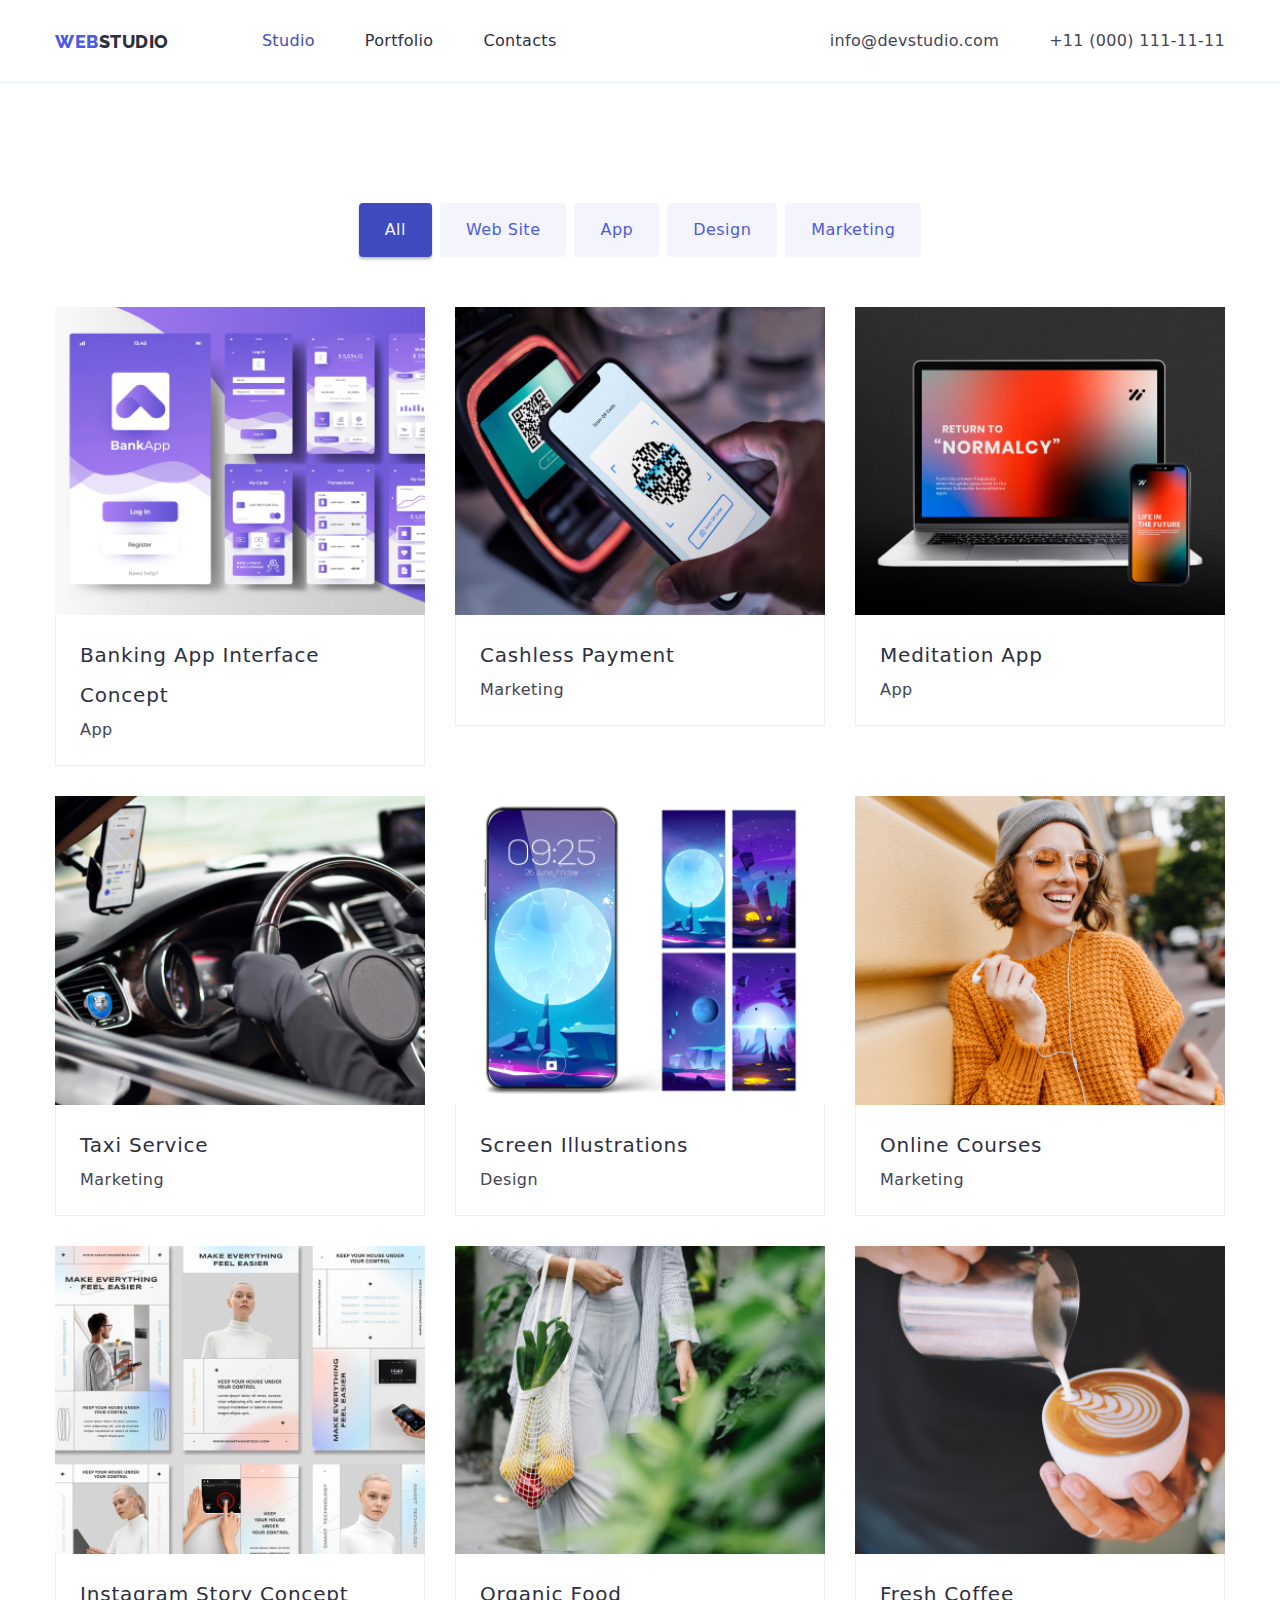
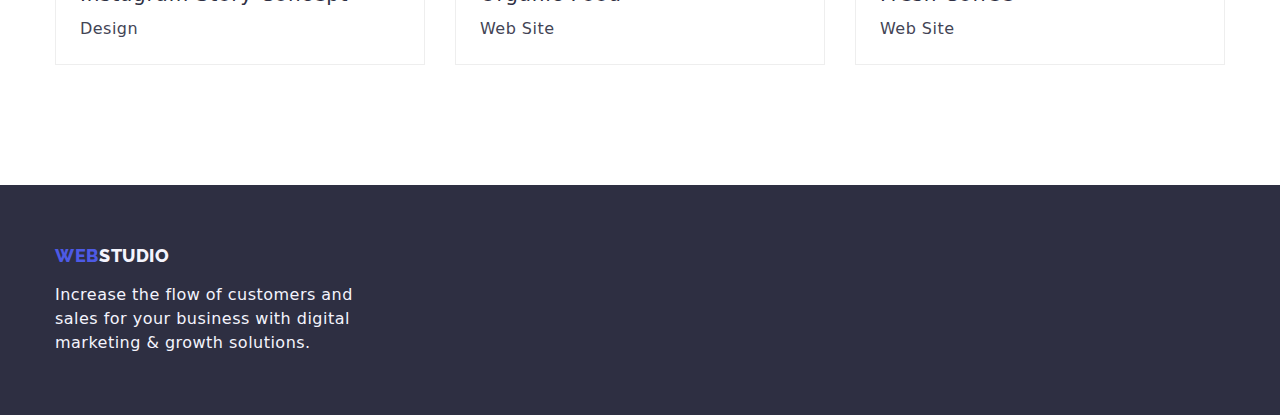
==== portfolio.html @ 78325db2 "hw" ====
<!DOCTYPE html>
<html lang="en">
  <head>
    <meta charset="UTF-8" />
    <meta name="viewport" content="width=device-width, initial-scale=1.0" />
    <title>Portfolio</title>
    <link
      href="https://fonts.googleapis.com/css2?family=Raleway:wght@800&family=Roboto:wght@400;500;700;900&display=swap"
      rel="stylesheet"
    />
    <link rel="preconnect" href="https://fonts.googleapis.com" />
    <link rel="preconnect" href="https://fonts.gstatic.com" crossorigin />
    <link rel="stylesheet" href="./css/styles.css" />
    <link
      rel="stylesheet"
      href="https://cdnjs.cloudflare.com/ajax/libs/modern-normalize/2.0.0/modern-normalize.min.css"
    />
  </head>
  <body>
    <!-- header -->
    <header class="page-header">
      <!-- nav -->
      <div class="container menu">
        <nav class="navigation">
          <a href="./index.html" class="logo-link">
            <span class="logo">WEB</span><span class="studio">STUDIO</span>
          </a>
          <ul class="nav-menu list">
            <li class="item">
              <a href="./index.html" class="page current link">Studio</a>
            </li>
            <li class="item">
              <a href="./portfolio.html" class="page link">Portfolio</a>
            </li>
            <li class="item"><a href="#" class="page link">Contacts</a></li>
          </ul>
        </nav>

        <ul class="contacts-menu list">
          <li class="item">
            <a href="mailto:info@devstudio.com" class="contact link"
              >info@devstudio.com</a
            >
          </li>
          <li class="item">
            <a href="tel:+110001111111" class="contact link"
              >+11 (000) 111-11-11</a
            >
          </li>
        </ul>
      </div>
    </header>
    <!-- main -->
    <main>
      <section class="section">
        <div class="container">
          <ul class="filters list">
            <li class="space">
              <button type="button" class="button filter current">All</button>
            </li>
            <li class="space">
              <button type="button" class="button filter">Web Site</button>
            </li>
            <li class="space">
              <button type="button" class="button filter">App</button>
            </li>
            <li class="space">
              <button type="button" class="button filter">Design</button>
            </li>
            <li class="space">
              <button type="button" class="button filter">Marketing</button>
            </li>
          </ul>
          <!-- section 2  -->
          <ul class="projects list">
            <li class="project-card">
              <a href="" class="project link">
                <img
                  src="./images/output.jpg"
                  alt="Banking-App-Interface-Concept
                    "
                  width="370"
                  height="294"
                />
                <div class="substrate">
                  <h2 class="name">Banking App Interface Concept</h2>
                  <p class="type">App</p>
                </div>
              </a>
            </li>
            <li class="project-card">
              <a href="#" class="project link">
                <img
                  src="./images/scan.jpg"
                  alt="Cashless-Payment
                        "
                  width="370"
                  height="294"
                />
                <div class="substrate">
                  <h2 class="name">Cashless Payment</h2>
                  <p class="type">Marketing</p>
                </div>
              </a>
            </li>
            <li class="project-card">
              <a href="#" class="project link">
                <img
                  src="./images/connect.jpg"
                  alt="Meditation-App
                      "
                  width="370"
                  height="294"
                />
                <div class="substrate">
                  <h2 class="name">Meditation App</h2>
                  <p class="type">App</p>
                </div>
              </a>
            </li>
            <li class="project-card">
              <a href="#" class="project link">
                <img
                  src="./images/drive.jpg"
                  alt="Taxi-Service
                      "
                  width="370"
                  height="294"
                />
                <div class="substrate">
                  <h2 class="name">Taxi Service</h2>
                  <p class="type">Marketing</p>
                </div>
              </a>
            </li>
            <li class="project-card">
              <a href="#" class="project link">
                <img
                  src="./images/bg.jpg"
                  alt="Screen
                      "
                  width="370"
                  height="294"
                />
                <div class="substrate">
                  <h2 class="name">Screen Illustrations</h2>
                  <p class="type">Design</p>
                </div>
              </a>
            </li>
            <li class="project-card">
              <a href="#" class="project link">
                <img
                  src="./images/orange.jpg"
                  alt="Online-course
                      "
                  width="370"
                  height="294"
                />
                <div class="substrate">
                  <h2 class="name">Online Courses</h2>
                  <p class="type">Marketing</p>
                </div>
              </a>
            </li>
            <li class="project-card">
              <a href="#" class="project link">
                <img
                  src="./images/pallete.jpg"
                  alt="Instagram
                      "
                  width="370"
                  height="294"
                />
                <div class="substrate">
                  <h2 class="name">Instagram Story Concept</h2>
                  <p class="type">Design</p>
                </div>
              </a>
            </li>
            <li class="project-card">
              <a href="#" class="project link">
                <img
                  src="./images/plant.jpg"
                  alt="Organic
                      "
                  width="370"
                  height="294"
                />
                <div class="substrate">
                  <h2 class="name">Organic Food</h2>
                  <p class="type">Web Site</p>
                </div>
              </a>
            </li>
            <li class="project-card">
              <a href="#" class="project link">
                <img
                  src="./images/coffee.jpg"
                  alt="Coffee
                      "
                  width="370"
                  height="294"
                />
                <div class="substrate">
                  <h2 class="name">Fresh Coffee</h2>
                  <p class="type">Web Site</p>
                </div>
              </a>
            </li>
          </ul>
        </div>
      </section>
    </main>
    <!-- sec-1 -->

    <!-- sec-2 -->
    <!-- footer -->
    <footer class="page-footer bg-footer">
      <div class="container">
        <a href="./index.html" class="logo-link">
          <span class="logo">WEB</span>
          <span class="studio-footer">STUDIO</span>
        </a>
        <p class="footer-description">
          Increase the flow of customers and<br />
          sales for your business with digital<br />
          marketing & growth solutions.
        </p>
      </div>
    </footer>
  </body>
</html>
---- css/styles.css ----
@import url("https://fonts.googleapis.com/css2?family=Raleway:wght@800&family=Roboto:ital,wght@0,400;0,500;0,900;1,700&display=swap");

:root {
  --iriscolor: #4d5ae5;
  --navyblue: #2e2f42;
  --slate: #434455;
  --ocean: #404bbf;
  --white: #fff;
  --cloud: #f4f4fd;
  --blue: #404bbf;
  --cornflower: #e7e9fc;
}

html {
  box-sizing: border-box;
}
body {
  font-family: "Roboto", sans-serif;
  font-size: 16px;
  color: var(--slate);
  letter-spacing: 0.03em;
  background-color: var(--white);
}

.filters .space + .space {
  margin-left: 8px;
}
p,
h1,
h2,
h3,
h4,
h5,
h6 {
  margin: 0;
}
*,
*::after,
*::before {
  box-sizing: inherit;
}

img {
  display: block;
  max-width: 100%;
  height: auto;
}

.link {
  text-decoration: none;
  color: inherit;
}

.list {
  list-style-type: none;
  margin: 0;
  padding: 0;
}
.menu,
.navigation,
.nav-menu,
.contacts-menu {
  display: flex;
  align-items: center;
}
.page-header {
  border-bottom: 1px solid var(--cornflower);
}
.filters {
  display: flex;
  justify-content: center;
  margin-bottom: 50px;
}

.filter .space + .space {
  margin-left: 8px;
}
.container {
  width: 1200px;
  padding: 0 15px;
  margin: 0 auto;
  /* border: 2px solid red; */
}

.logo-link {
  text-decoration: none;
  font-size: 0;
  font-weight: 800;
  letter-spacing: 0.54px;
  font-family: "Raleway", sans-serif;
}
.logo-link > span {
  font-size: 18px;
  line-height: 1.17;
}

.logo {
  color: var(--iriscolor);
}

.studio {
  color: var(--navyblue);
}

.hero {
  text-align: center;
  padding-top: 200px;
  padding-bottom: 200px;
}
.bg-hero {
  background-color: var(--navyblue);
}

.hero-title {
  font-size: 56px;
  line-height: 1.07;
  font-weight: 700;
  letter-spacing: 0.06em;
  color: var(--white);
  margin-bottom: 30px;
}

.bg-team {
  background-color: var(--cloud);
}

.nav-menu {
  margin-left: 93px;
}

.contacts-menu {
  margin-left: auto;
}

.nav-menu .item:not(:last-child),
.contacts-menu .item:not(:last-child) {
  margin-right: 50px;
}

.nav-menu .page,
.contacts-menu .contact {
  font-weight: 500;
  color: var(--navyblue);
  text-decoration: none;
  line-height: 1.14;
  letter-spacing: 0.02em;
  display: block;
  padding-top: 32px;
  padding-bottom: 32px;
}

.contacts-menu .contact {
  color: var(--slate);
  font-weight: 400;
}

.nav-menu .page:hover,
.nav-menu .page:focus,
.nav-menu .page.current,
.contacts-menu .contact:hover,
.contacts-menu .contact:focus {
  color: var(--ocean);
}

.button {
  border-color: transparent;
  cursor: pointer;
  font-family: inherit;
  letter-spacing: 0.03em;
  font-size: 16px;
  border-radius: 4px;
}

.button.primary {
  background-color: var(--iriscolor);
  font-weight: 500;
  color: white;
  line-height: 1.87;
  letter-spacing: 0.06em;
  padding: 16px 32px;
  box-shadow: 0px 4px 4px rgba(0, 0, 0, 0.15);
}

.button.primary:hover,
.button.primary:focus {
  background-color: var(--ocean);
  box-shadow: 0px 3px 3px rgba(0, 0, 0, 0.1), 0px 1px 2px rgba(0, 0, 0, 0.08),
    0px 2px 2px rgba(0, 0, 0, 0.12);
}

.button.filter {
  background: var(--cloud);
  color: var(--iriscolor);
  padding: 12px 24px;
  font-weight: 500;
  line-height: 1.62;
}

.button.filter:hover,
.button.filter:focus,
.button.filter.current {
  background-color: var(--blue);
  color: var(--cloud);
  box-shadow: 0px 3px 3px rgba(0, 0, 0, 0.1), 0px 1px 2px rgba(0, 0, 0, 0.08),
    0px 2px 2px rgba(0, 0, 0, 0.12);
}

.project .name {
  font-size: 20px;
  font-weight: 500;
  line-height: 2;
  letter-spacing: 0.04em;
  color: var(--navyblue);
}

.project .type {
  color: var(--slate);
  font-weight: 400;
  line-height: 1.87;
}
.section.no-top-padding {
  padding-top: 0;
}
.section.no.top.padding {
  padding-top: 0;
}
.section {
  padding: 120px 0;
}

.section-title {
  font-size: 36px;
  line-height: 1.17;
  color: var(--navyblue);
  text-align: center;
  margin-bottom: 50px;
  font-weight: 700;
}

.what-we-do {
  display: flex;
  flex: wrap;
  margin-left: -30px;
  margin-top: -30px;
}

.what-we-do .item {
  flex-basis: calc(100% / 3 - 30px);
  margin-left: 30px;
  margin-top: 30px;
}

.benefits {
  display: flex;
  flex: wrap;
  margin-left: -30px;
  margin-top: -30px;
}
.benefits .item {
  flex-basis: calc(100% / 4 - 30px);
  margin-left: 30px;
  margin-top: 30px;
}

.benefits .title {
  font-size: 20px;
  font-weight: 500;
  color: var(--navyblue);
  line-height: 1.14;
  margin-bottom: 10px;
}

.benefits .description {
  color: var(--slate);
  line-height: 1.71;
  font-size: 16px;
  font-weight: 400;
}
.projects {
  display: flex;
  flex-wrap: wrap;
  margin-top: -30px;
  margin-left: -30px;
}

.project-card {
  flex-basis: calc(100% / 3 - 30px);
  margin-left: 30px;
  margin-top: 30px;
}

.team {
  display: flex;
  flex-wrap: wrap;
  margin-top: -30px;
  margin-left: -30px;
}

.team .item {
  flex-basis: calc(100% / 4 - 30px);
  margin-left: 30px;
  margin-top: 30px;
  padding-bottom: 30px;
  background-color: white;
  border-radius: 0px 0px 4px 4px;
  box-shadow: 0px 3px 1px rgba(0, 0, 0, 0.1), 0px 1px 2px rgba(0, 0, 0, 0.08),
    0px 2px 2px rgba(0, 0, 0, 0.12);
}
.team .name,
.team .position {
  line-height: 1.19;
  text-align: center;
}
.team .name {
  color: var(--navyblue);
  font-size: 20px;
  font-weight: 500;
  letter-spacing: 0.02em;
  padding-top: 30px;
  padding-bottom: 10px;
}

.team .position {
  color: var(--slate);
  font-size: 16px;
  font-weight: 400;
}

.substrate {
  background-color: var(--navwhite);
  padding: 20px 24px;
  border: 1px solid #eeeeee;
  border-top: 0;
}
.page-footer {
  padding-top: 60px;
  padding-bottom: 60px;
}

.page-footer.bg-footer {
  background-color: var(--navyblue);
}

.studio-footer {
  color: var(--cloud);
}

.footer-description {
  color: var(--cloud);
  font-size: 16px;
  font-weight: 400;
  line-height: 1.5;
  padding-top: 17px;
}
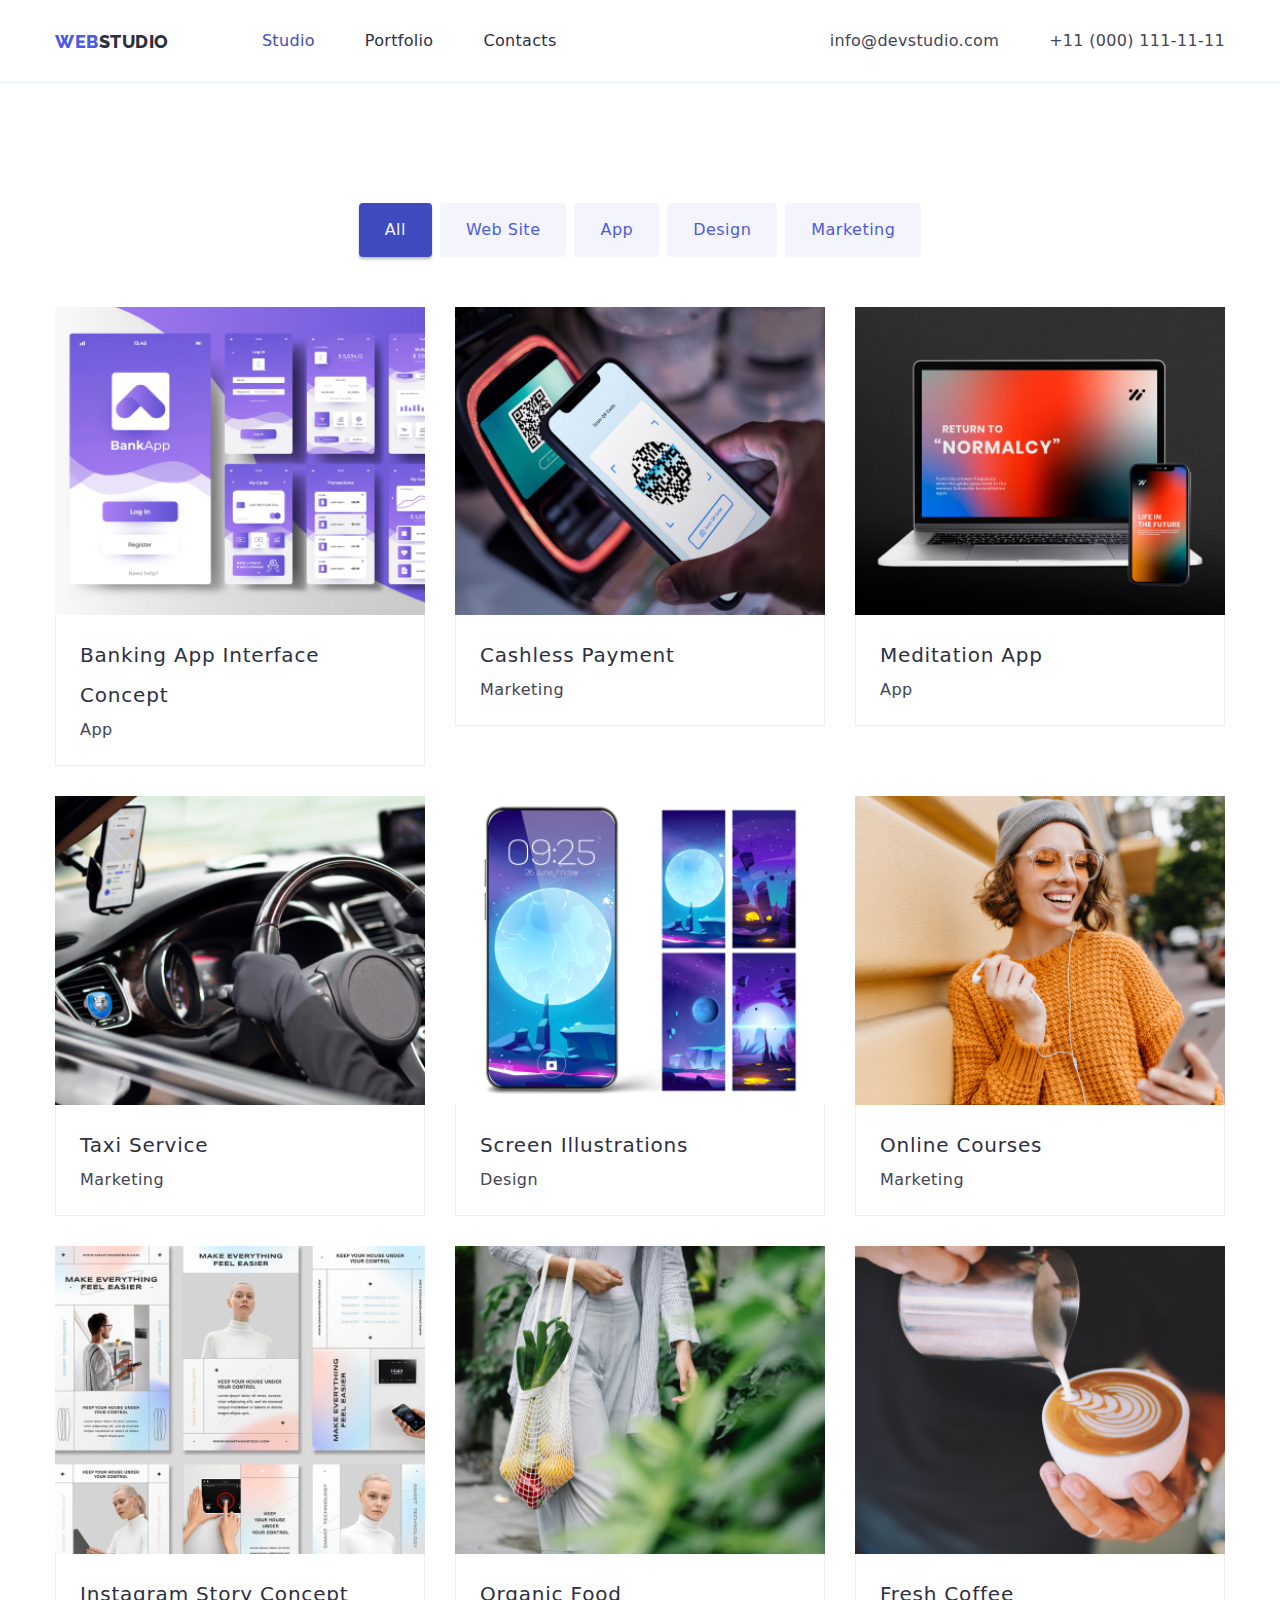
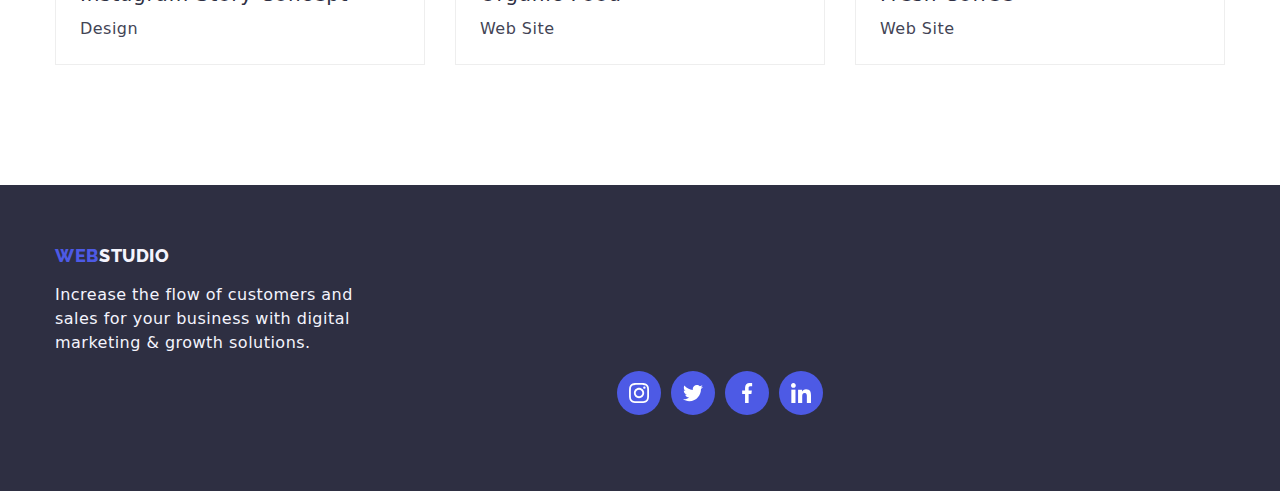
==== commit c1bf1784: "hw" ====
--- a/portfolio.html
+++ b/portfolio.html
@@ -228,6 +228,54 @@
           marketing & growth solutions.
         </p>
       </div>
+      <div class="footer-socials">
+        <ul class="team-social-list">
+          <li class="team-social-item">
+            <a
+              class="team-social-link link"
+              href="https://instagram.com"
+              target="_blank"
+              rel="noopener noreferrer"
+            >
+              <svg class="team-social-icon" width="20" height="20">
+                <use href="./images/icons.svg#icon-instagram"></use></svg
+            ></a>
+          </li>
+          <li class="team-social-item">
+            <a
+              class="team-social-link link"
+              href="https://twitter.com"
+              target="_blank"
+              rel="noopener noreferrer"
+            >
+              <svg class="team-social-icon" width="20" height="20">
+                <use href="./images/icons.svg#icon-twitter"></use></svg
+            ></a>
+          </li>
+          <li class="team-social-item">
+            <a
+              class="team-social-link link"
+              href="https://facebook.com"
+              target="_blank"
+              rel="noopener noreferrer"
+            >
+              <svg class="team-social-icon" width="20" height="20">
+                <use href="./images/icons.svg#icon-facebook"></use></svg
+            ></a>
+          </li>
+          <li class="team-social-item">
+            <a
+              class="team-social-link link"
+              href="https://linkedin.com"
+              target="_blank"
+              rel="noopener noreferrer"
+            >
+              <svg class="team-social-icon" width="20" height="20">
+                <use href="./images/icons.svg#icon-linkedin"></use></svg
+            ></a>
+          </li>
+        </ul>
+      </div>
     </footer>
   </body>
 </html>
--- a/css/styles.css
+++ b/css/styles.css
@@ -106,18 +106,30 @@
   text-align: center;
   padding-top: 200px;
   padding-bottom: 200px;
-}
-.bg-hero {
   background-color: var(--navyblue);
 }
+.hero-section {
+  padding-top: 188px;
+  padding-bottom: 188px;
+  background-image: linear-gradient(
+      to right,
+      rgba(46, 47, 66, 0.7),
+      rgba(46, 47, 66, 0.7)
+    ),
+    url(../images/people-office.png);
+  background-repeat: no-repeat;
+  background-position: center;
+  background-size: cover;
+}
 
 .hero-title {
+  color: white;
   font-size: 56px;
-  line-height: 1.07;
   font-weight: 700;
-  letter-spacing: 0.06em;
-  color: var(--white);
-  margin-bottom: 30px;
+  line-height: 60px;
+  letter-spacing: 1.12px;
+  text-align: center;
+  margin-bottom: 48px;
 }
 
 .bg-team {
@@ -237,6 +249,24 @@
   font-weight: 700;
 }
 
+.benefits-list-item {
+  background-color: var(--white);
+  border-radius: 0px 0px 4px 4px;
+  box-shadow: 0px 2px 1px 0px rgba(46, 47, 66, 0.08),
+    0px 1px 1px 0px rgba(46, 47, 66, 0.16),
+    0px 1px 6px 0px rgba(46, 47, 66, 0.08);
+}
+
+.benefits-svg {
+  width: 264px;
+  height: 112px;
+  background-color: var(--cloud);
+  display: flex;
+  justify-content: center;
+  align-items: center;
+  border-radius: 4px;
+  margin-bottom: 8px;
+}
 .what-we-do {
   display: flex;
   flex: wrap;
@@ -287,6 +317,38 @@
   flex-basis: calc(100% / 3 - 30px);
   margin-left: 30px;
   margin-top: 30px;
+}
+
+.team-social-list {
+  display: flex;
+  justify-content: center;
+  gap: 10px;
+  list-style-type: none;
+}
+
+.team-social-item {
+  width: 44px;
+  height: 44px;
+}
+
+.team-social-link {
+  width: 100%;
+  height: 100%;
+  color: var(--white);
+  background-color: var(--iriscolor);
+  display: flex;
+  border-radius: 50%;
+  justify-content: center;
+  align-items: center;
+}
+
+.team-social-icon {
+  fill: currentColor;
+}
+
+.team-social-link:hover,
+.team-social-link:focus {
+  background-color: var(--navyblue);
 }
 
 .team {
@@ -332,9 +394,53 @@
   border: 1px solid #eeeeee;
   border-top: 0;
 }
+
+.test-link {
+  width: 168px;
+  height: 88px;
+  border: 1px solid #8e8f99;
+  border-radius: 5px;
+  display: flex;
+  justify-content: center;
+  align-items: center;
+  color: #8e8f99;
+}
+
+.test-icon {
+  width: 104px;
+  height: 56px;
+  fill: currentColor;
+}
+
+.icon-list {
+  display: flex;
+  gap: 24px;
+}
+
+.icon-item {
+  width: calc((100% - 150px) / 6);
+  height: 90px;
+}
+
+.test-icon:hover,
+.test-icon:focus {
+  border-color: var(--ocean-color);
+  color: var(--ocean-color);
+}
+
+.test-link:hover,
+.test-link:focus {
+  border-color: var(--ocean-color);
+  color: var(--ocean-color);
+}
+
 .page-footer {
   padding-top: 60px;
   padding-bottom: 60px;
+}
+
+.footer-socials {
+  margin-left: 120px;
 }
 
 .page-footer.bg-footer {
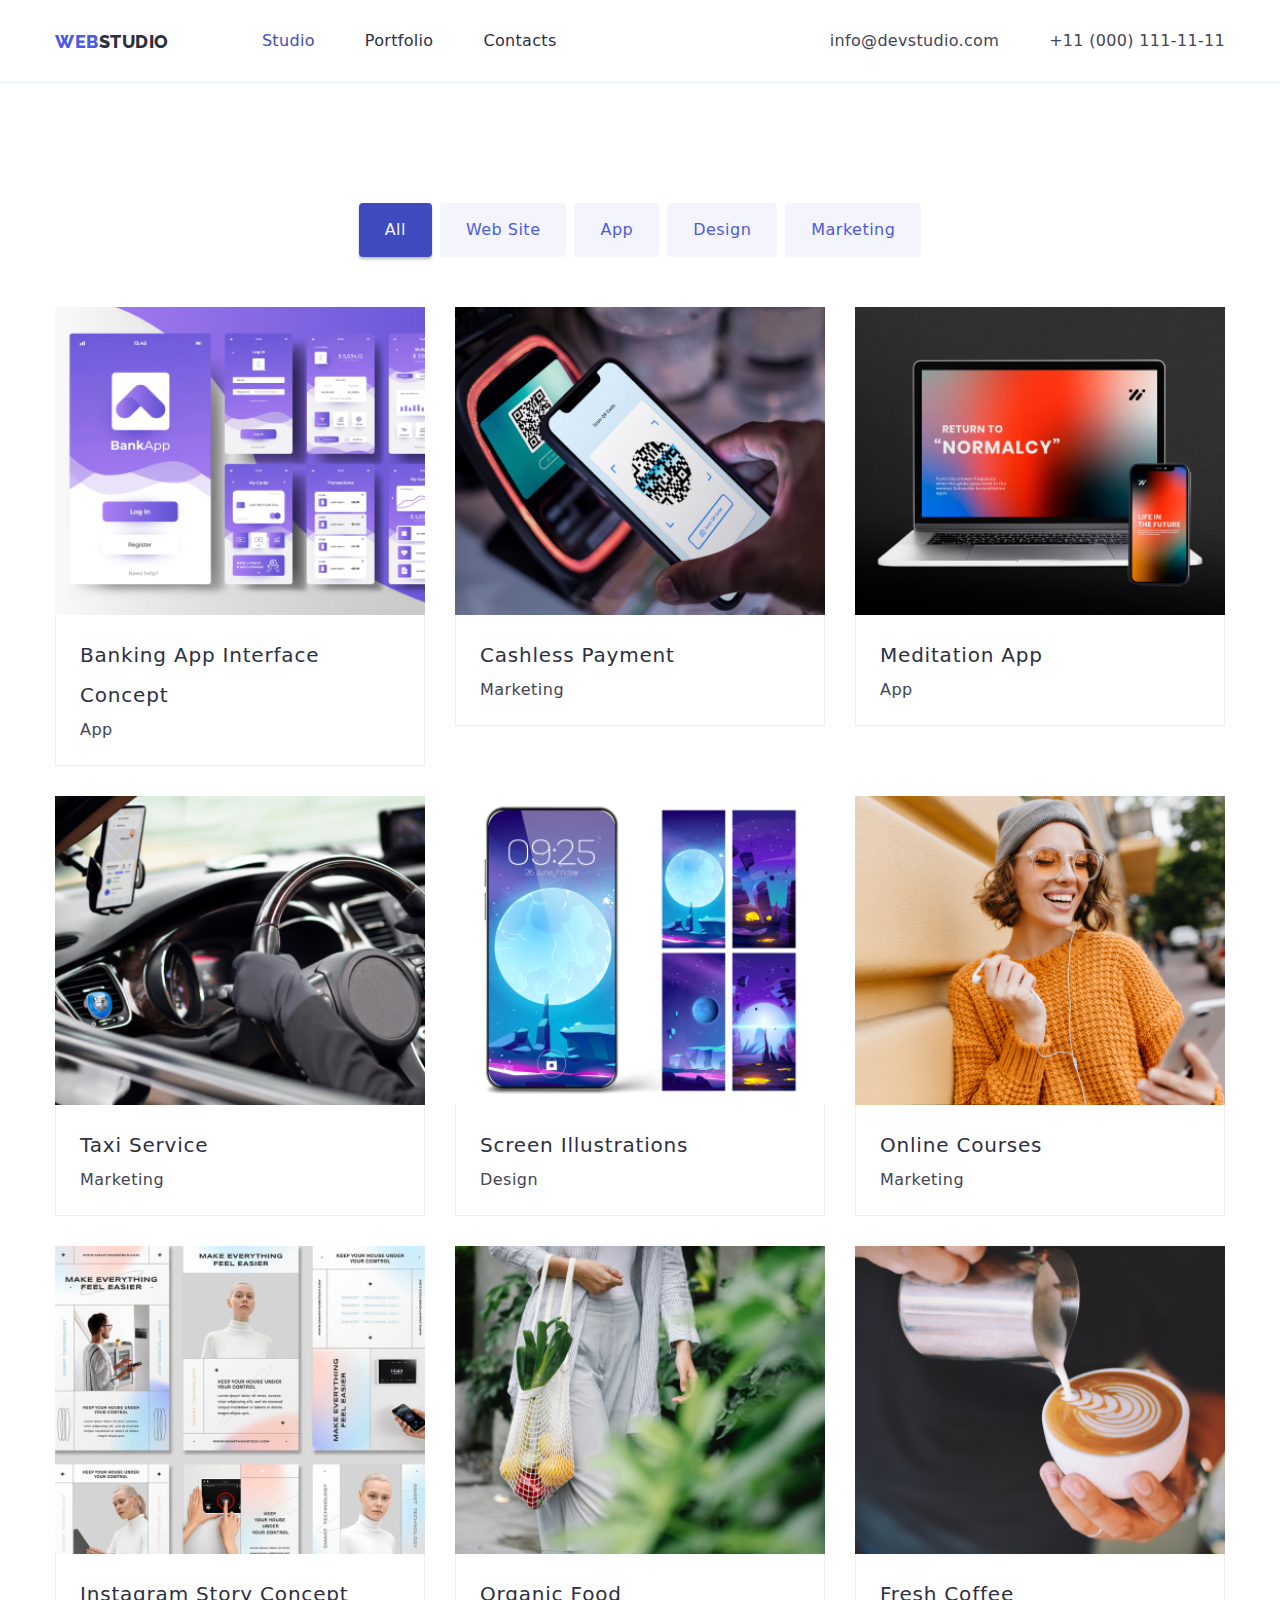
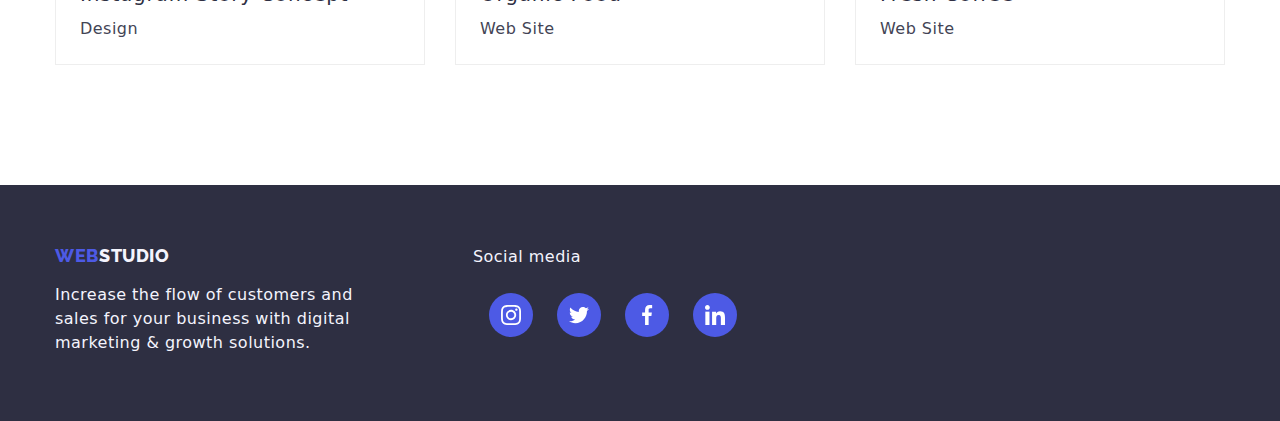
==== commit 88c5b5bb: "hww" ====
--- a/portfolio.html
+++ b/portfolio.html
@@ -218,63 +218,68 @@
     <!-- footer -->
     <footer class="page-footer bg-footer">
       <div class="container">
-        <a href="./index.html" class="logo-link">
-          <span class="logo">WEB</span>
-          <span class="studio-footer">STUDIO</span>
-        </a>
-        <p class="footer-description">
-          Increase the flow of customers and<br />
-          sales for your business with digital<br />
-          marketing & growth solutions.
-        </p>
-      </div>
-      <div class="footer-socials">
-        <ul class="team-social-list">
-          <li class="team-social-item">
-            <a
-              class="team-social-link link"
-              href="https://instagram.com"
-              target="_blank"
-              rel="noopener noreferrer"
-            >
-              <svg class="team-social-icon" width="20" height="20">
-                <use href="./images/icons.svg#icon-instagram"></use></svg
-            ></a>
-          </li>
-          <li class="team-social-item">
-            <a
-              class="team-social-link link"
-              href="https://twitter.com"
-              target="_blank"
-              rel="noopener noreferrer"
-            >
-              <svg class="team-social-icon" width="20" height="20">
-                <use href="./images/icons.svg#icon-twitter"></use></svg
-            ></a>
-          </li>
-          <li class="team-social-item">
-            <a
-              class="team-social-link link"
-              href="https://facebook.com"
-              target="_blank"
-              rel="noopener noreferrer"
-            >
-              <svg class="team-social-icon" width="20" height="20">
-                <use href="./images/icons.svg#icon-facebook"></use></svg
-            ></a>
-          </li>
-          <li class="team-social-item">
-            <a
-              class="team-social-link link"
-              href="https://linkedin.com"
-              target="_blank"
-              rel="noopener noreferrer"
-            >
-              <svg class="team-social-icon" width="20" height="20">
-                <use href="./images/icons.svg#icon-linkedin"></use></svg
-            ></a>
-          </li>
-        </ul>
+        <div class="footer-con">
+          <div class="footer-logo">
+            <a href="./index.html" class="logo-link">
+              <span class="logo">WEB</span>
+              <span class="studio-footer">STUDIO</span>
+            </a>
+            <p class="footer-description">
+              Increase the flow of customers and<br />
+              sales for your business with digital<br />
+              marketing & growth solutions.
+            </p>
+          </div>
+          <div class="footer-socials">
+            <p class="footer-heading">Social media</p>
+            <ul class="team-social-list">
+              <li class="team-social-item">
+                <a
+                  class="team-social-link link"
+                  href="https://instagram.com"
+                  target="_blank"
+                  rel="noopener noreferrer"
+                >
+                  <svg class="team-social-icon" width="20" height="20">
+                    <use href="./images/icons.svg#icon-instagram"></use></svg
+                ></a>
+              </li>
+              <li class="team-social-item">
+                <a
+                  class="team-social-link link"
+                  href="https://twitter.com"
+                  target="_blank"
+                  rel="noopener noreferrer"
+                >
+                  <svg class="team-social-icon" width="20" height="20">
+                    <use href="./images/icons.svg#icon-twitter"></use></svg
+                ></a>
+              </li>
+              <li class="team-social-item">
+                <a
+                  class="team-social-link link"
+                  href="https://facebook.com"
+                  target="_blank"
+                  rel="noopener noreferrer"
+                >
+                  <svg class="team-social-icon" width="20" height="20">
+                    <use href="./images/icons.svg#icon-facebook"></use></svg
+                ></a>
+              </li>
+              <li class="team-social-item">
+                <a
+                  class="team-social-link link"
+                  href="https://linkedin.com"
+                  target="_blank"
+                  rel="noopener noreferrer"
+                >
+                  <svg class="team-social-icon" width="20" height="20">
+                    <use href="./images/icons.svg#icon-linkedin"></use></svg
+                ></a>
+              </li>
+            </ul>
+          </div>
+        </div>
       </div>
     </footer>
   </body>
--- a/css/styles.css
+++ b/css/styles.css
@@ -44,6 +44,7 @@
   display: block;
   max-width: 100%;
   height: auto;
+  width: 100%;
 }
 
 .link {
@@ -116,7 +117,7 @@
       rgba(46, 47, 66, 0.7),
       rgba(46, 47, 66, 0.7)
     ),
-    url(../images/people-office.png);
+    url(../images/people-office\ 1.png);
   background-repeat: no-repeat;
   background-position: center;
   background-size: cover;
@@ -322,8 +323,9 @@
 .team-social-list {
   display: flex;
   justify-content: center;
-  gap: 10px;
+  gap: 24px;
   list-style-type: none;
+  padding: 8px 16px;
 }
 
 .team-social-item {
@@ -354,14 +356,16 @@
 .team {
   display: flex;
   flex-wrap: wrap;
-  margin-top: -30px;
-  margin-left: -30px;
+  /* margin-top: -30px;
+  margin-left: -30px; */
+  /* gap: 24px; */
+  justify-content: space-between;
 }
 
 .team .item {
   flex-basis: calc(100% / 4 - 30px);
-  margin-left: 30px;
-  margin-top: 30px;
+  /* margin-left: 30px;
+  margin-top: 30px; */
   padding-bottom: 30px;
   background-color: white;
   border-radius: 0px 0px 4px 4px;
@@ -437,8 +441,17 @@
 .page-footer {
   padding-top: 60px;
   padding-bottom: 60px;
-}
-
+  /* display: flex; */
+}
+.footer-con {
+  display: flex;
+}
+.footer-heading {
+  color: var(--cloud);
+  font-size: 16px;
+  font-weight: 500;
+  line-height: 1.5;
+}
 .footer-socials {
   margin-left: 120px;
 }
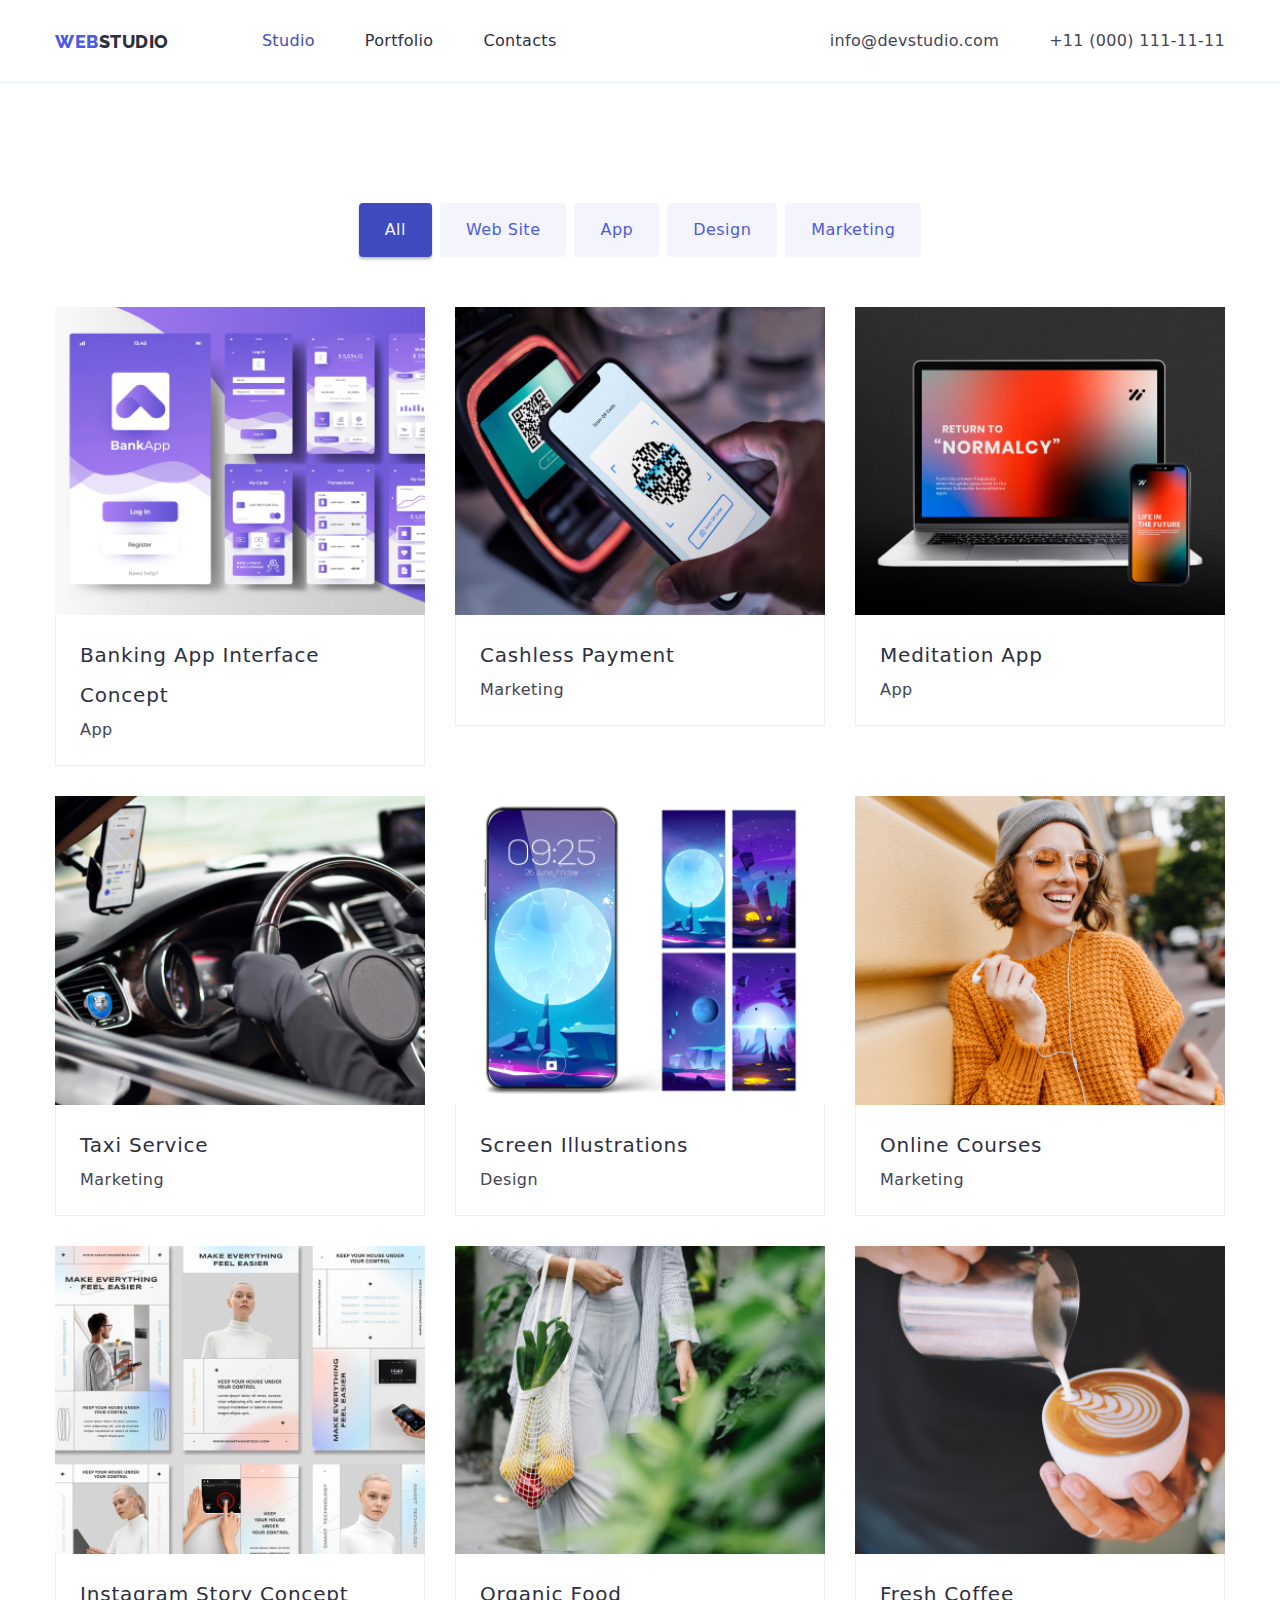
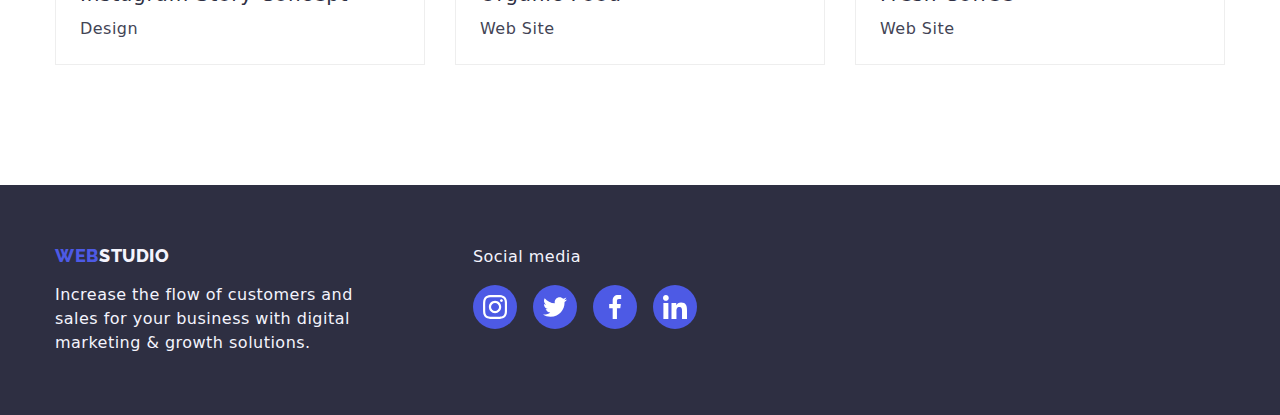
==== commit af1c2aa4: "hw" ====
--- a/portfolio.html
+++ b/portfolio.html
@@ -232,48 +232,48 @@
           </div>
           <div class="footer-socials">
             <p class="footer-heading">Social media</p>
-            <ul class="team-social-list">
-              <li class="team-social-item">
-                <a
-                  class="team-social-link link"
+            <ul class="footer-social-list">
+              <li class="footer-social-item">
+                <a
+                  class="footer-social-link link"
                   href="https://instagram.com"
                   target="_blank"
                   rel="noopener noreferrer"
                 >
-                  <svg class="team-social-icon" width="20" height="20">
+                  <svg class="footer-social" width="20" height="20">
                     <use href="./images/icons.svg#icon-instagram"></use></svg
                 ></a>
               </li>
-              <li class="team-social-item">
-                <a
-                  class="team-social-link link"
+              <li class="footer-social-item">
+                <a
+                  class="footer-social-link link"
                   href="https://twitter.com"
                   target="_blank"
                   rel="noopener noreferrer"
                 >
-                  <svg class="team-social-icon" width="20" height="20">
+                  <svg class="footer-social" width="20" height="20">
                     <use href="./images/icons.svg#icon-twitter"></use></svg
                 ></a>
               </li>
-              <li class="team-social-item">
-                <a
-                  class="team-social-link link"
+              <li class="footer-social-item">
+                <a
+                  class="footer-social-link link"
                   href="https://facebook.com"
                   target="_blank"
                   rel="noopener noreferrer"
                 >
-                  <svg class="team-social-icon" width="20" height="20">
+                  <svg class="footer-social" width="20" height="20">
                     <use href="./images/icons.svg#icon-facebook"></use></svg
                 ></a>
               </li>
-              <li class="team-social-item">
-                <a
-                  class="team-social-link link"
+              <li class="footer-social-item">
+                <a
+                  class="footer-social-link link"
                   href="https://linkedin.com"
                   target="_blank"
                   rel="noopener noreferrer"
                 >
-                  <svg class="team-social-icon" width="20" height="20">
+                  <svg class="footer-social" width="20" height="20">
                     <use href="./images/icons.svg#icon-linkedin"></use></svg
                 ></a>
               </li>
--- a/css/styles.css
+++ b/css/styles.css
@@ -9,6 +9,7 @@
   --cloud: #f4f4fd;
   --blue: #404bbf;
   --cornflower: #e7e9fc;
+  --green: #31d0aa;
 }
 
 html {
@@ -319,6 +320,11 @@
   margin-left: 30px;
   margin-top: 30px;
 }
+.project-card:hover {
+  box-shadow: 0px 2px 1px 0px rgba(46, 47, 66, 0.08),
+    0px 1px 1px 0px rgba(46, 47, 66, 0.16),
+    0px 1px 6px 0px rgba(46, 47, 66, 0.08);
+}
 
 .team-social-list {
   display: flex;
@@ -346,11 +352,13 @@
 
 .team-social-icon {
   fill: currentColor;
+  width: 16px;
+  height: 16px;
 }
 
 .team-social-link:hover,
 .team-social-link:focus {
-  background-color: var(--navyblue);
+  background-color: var(--ocean);
 }
 
 .team {
@@ -434,10 +442,41 @@
 
 .test-link:hover,
 .test-link:focus {
-  border-color: var(--ocean-color);
-  color: var(--ocean-color);
-}
-
+  border-color: var(--ocean);
+  color: var(--ocean);
+}
+
+/* FOOTER */
+.footer-social-list {
+  display: flex;
+  justify-content: center;
+  gap: 16px;
+  list-style-type: none;
+  padding: 0;
+}
+.footer-social-item {
+  width: 44px;
+  height: 44px;
+}
+.footer-social-link {
+  width: 100%;
+  height: 100%;
+  color: var(--white);
+  background-color: var(--iriscolor);
+  display: flex;
+  border-radius: 50%;
+  justify-content: center;
+  align-items: center;
+}
+.footer-social {
+  fill: currentColor;
+  width: 24px;
+  height: 24px;
+}
+.footer-social-link:hover,
+.footer-social-link:focus {
+  background-color: var(--green);
+}
 .page-footer {
   padding-top: 60px;
   padding-bottom: 60px;
